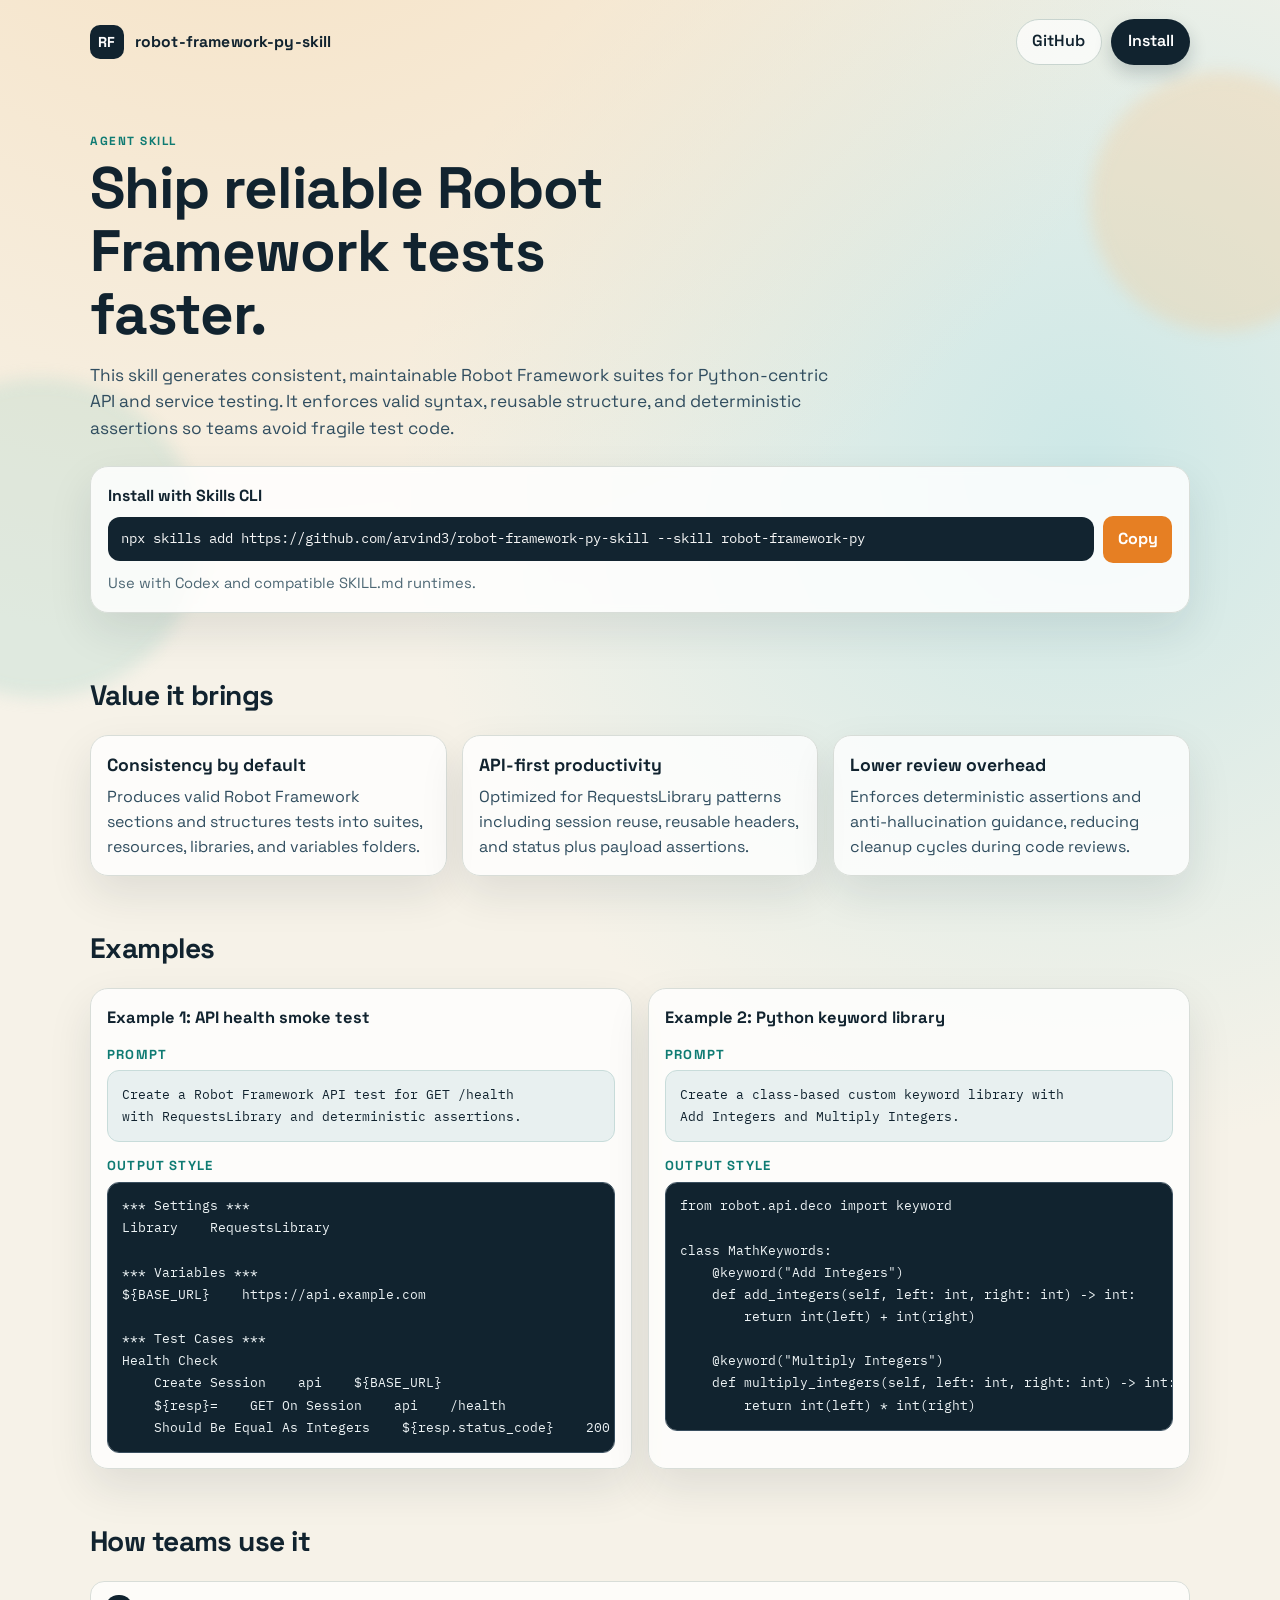
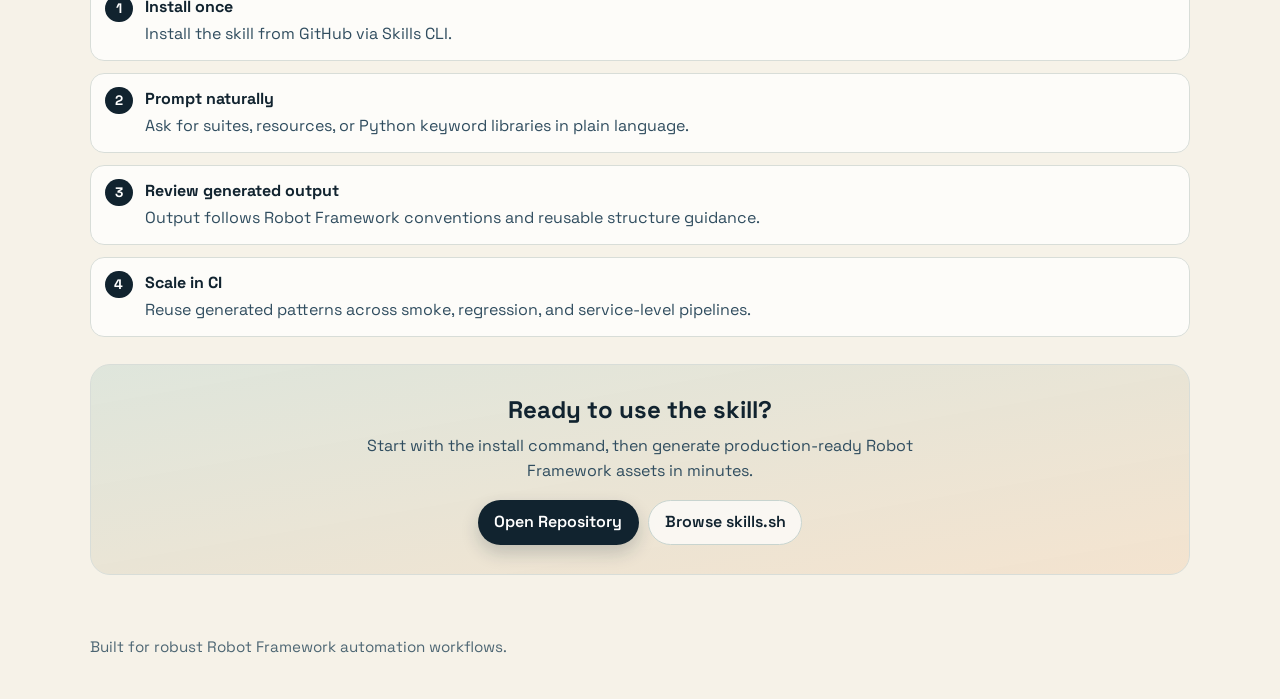
==== docs/index.html @ bebbd62c "feat(site): add GitHub Pages showcase for robot-framework-py skill" ====
<!doctype html>
<html lang="en">
<head>
  <meta charset="utf-8">
  <meta name="viewport" content="width=device-width, initial-scale=1">
  <title>Robot Framework Python Skill</title>
  <meta name="description" content="Professional Robot Framework (Python) skill for deterministic API and service-level test automation.">
  <link rel="preconnect" href="https://fonts.googleapis.com">
  <link rel="preconnect" href="https://fonts.gstatic.com" crossorigin>
  <link href="https://fonts.googleapis.com/css2?family=Space+Grotesk:wght@400;500;700&family=IBM+Plex+Mono:wght@400;500&display=swap" rel="stylesheet">
  <link rel="stylesheet" href="./styles.css">
</head>
<body>
  <div class="ambient-shape ambient-shape-a" aria-hidden="true"></div>
  <div class="ambient-shape ambient-shape-b" aria-hidden="true"></div>

  <header class="site-header container reveal">
    <a class="brand" href="https://github.com/arvind3/robot-framework-py-skill">
      <span class="brand-mark">RF</span>
      <span class="brand-text">robot-framework-py-skill</span>
    </a>
    <nav class="header-actions">
      <a class="button button-secondary" href="https://github.com/arvind3/robot-framework-py-skill">GitHub</a>
      <a class="button button-primary" href="#install">Install</a>
    </nav>
  </header>

  <main>
    <section class="hero container reveal">
      <p class="kicker">Agent Skill</p>
      <h1>Ship reliable Robot Framework tests faster.</h1>
      <p class="hero-copy">
        This skill generates consistent, maintainable Robot Framework suites for Python-centric API and service testing.
        It enforces valid syntax, reusable structure, and deterministic assertions so teams avoid fragile test code.
      </p>

      <div class="install-card" id="install">
        <p class="install-label">Install with Skills CLI</p>
        <div class="install-command" aria-label="Install command">
          <code id="installCommand">npx skills add https://github.com/arvind3/robot-framework-py-skill --skill robot-framework-py</code>
          <button id="copyInstallCommand" class="copy-button" type="button">Copy</button>
        </div>
        <p class="install-note">Use with Codex and compatible SKILL.md runtimes.</p>
      </div>
    </section>

    <section class="container value-section">
      <h2 class="section-title reveal">Value it brings</h2>
      <div class="grid-three">
        <article class="card reveal">
          <h3>Consistency by default</h3>
          <p>
            Produces valid Robot Framework sections and structures tests into suites, resources, libraries, and variables folders.
          </p>
        </article>
        <article class="card reveal">
          <h3>API-first productivity</h3>
          <p>
            Optimized for RequestsLibrary patterns including session reuse, reusable headers, and status plus payload assertions.
          </p>
        </article>
        <article class="card reveal">
          <h3>Lower review overhead</h3>
          <p>
            Enforces deterministic assertions and anti-hallucination guidance, reducing cleanup cycles during code reviews.
          </p>
        </article>
      </div>
    </section>

    <section class="container">
      <h2 class="section-title reveal">Examples</h2>
      <div class="examples-grid">
        <article class="example-card reveal">
          <p class="example-title">Example 1: API health smoke test</p>
          <p class="prompt-label">Prompt</p>
          <pre class="prompt-block"><code>Create a Robot Framework API test for GET /health
with RequestsLibrary and deterministic assertions.</code></pre>
          <p class="output-label">Output style</p>
          <pre class="code-block"><code>*** Settings ***
Library    RequestsLibrary

*** Variables ***
${BASE_URL}    https://api.example.com

*** Test Cases ***
Health Check
    Create Session    api    ${BASE_URL}
    ${resp}=    GET On Session    api    /health
    Should Be Equal As Integers    ${resp.status_code}    200</code></pre>
        </article>

        <article class="example-card reveal">
          <p class="example-title">Example 2: Python keyword library</p>
          <p class="prompt-label">Prompt</p>
          <pre class="prompt-block"><code>Create a class-based custom keyword library with
Add Integers and Multiply Integers.</code></pre>
          <p class="output-label">Output style</p>
          <pre class="code-block"><code>from robot.api.deco import keyword

class MathKeywords:
    @keyword("Add Integers")
    def add_integers(self, left: int, right: int) -&gt; int:
        return int(left) + int(right)

    @keyword("Multiply Integers")
    def multiply_integers(self, left: int, right: int) -&gt; int:
        return int(left) * int(right)</code></pre>
        </article>
      </div>
    </section>

    <section class="container workflow-section">
      <h2 class="section-title reveal">How teams use it</h2>
      <ol class="workflow-list">
        <li class="workflow-step reveal">
          <span class="step-number">1</span>
          <div>
            <h3>Install once</h3>
            <p>Install the skill from GitHub via Skills CLI.</p>
          </div>
        </li>
        <li class="workflow-step reveal">
          <span class="step-number">2</span>
          <div>
            <h3>Prompt naturally</h3>
            <p>Ask for suites, resources, or Python keyword libraries in plain language.</p>
          </div>
        </li>
        <li class="workflow-step reveal">
          <span class="step-number">3</span>
          <div>
            <h3>Review generated output</h3>
            <p>Output follows Robot Framework conventions and reusable structure guidance.</p>
          </div>
        </li>
        <li class="workflow-step reveal">
          <span class="step-number">4</span>
          <div>
            <h3>Scale in CI</h3>
            <p>Reuse generated patterns across smoke, regression, and service-level pipelines.</p>
          </div>
        </li>
      </ol>
    </section>

    <section class="container cta-section reveal">
      <h2>Ready to use the skill?</h2>
      <p>Start with the install command, then generate production-ready Robot Framework assets in minutes.</p>
      <div class="cta-actions">
        <a class="button button-primary" href="https://github.com/arvind3/robot-framework-py-skill">Open Repository</a>
        <a class="button button-secondary" href="https://skills.sh/">Browse skills.sh</a>
      </div>
    </section>
  </main>

  <footer class="site-footer container">
    <p>Built for robust Robot Framework automation workflows.</p>
  </footer>

  <script src="./site.js"></script>
</body>
</html>
---- docs/styles.css ----
:root {
  --bg: #f6f2e8;
  --ink: #11232f;
  --ink-soft: #304d5f;
  --surface: #ffffff;
  --accent: #0f7b73;
  --accent-2: #e67f23;
  --line: #d8ddd8;
  --shadow: 0 18px 44px rgba(17, 35, 47, 0.1);
  --radius: 18px;
  --container: 1100px;
}

* {
  box-sizing: border-box;
}

html,
body {
  margin: 0;
  padding: 0;
}

body {
  font-family: "Space Grotesk", "Segoe UI", sans-serif;
  color: var(--ink);
  background:
    radial-gradient(circle at 20% -15%, #f6dfbe 0%, transparent 35%),
    radial-gradient(circle at 85% 20%, #cde8e7 0%, transparent 32%),
    var(--bg);
  line-height: 1.55;
  position: relative;
  overflow-x: hidden;
}

.ambient-shape {
  position: fixed;
  z-index: -1;
  border-radius: 999px;
  filter: blur(8px);
  opacity: 0.3;
}

.ambient-shape-a {
  width: 320px;
  height: 320px;
  left: -120px;
  top: 42%;
  background: #a9d4c9;
}

.ambient-shape-b {
  width: 260px;
  height: 260px;
  right: -70px;
  top: 8%;
  background: #f7c78f;
}

.container {
  width: min(var(--container), calc(100% - 2.2rem));
  margin: 0 auto;
}

.site-header {
  display: flex;
  align-items: center;
  justify-content: space-between;
  padding: 1.2rem 0;
}

.brand {
  text-decoration: none;
  display: inline-flex;
  align-items: center;
  gap: 0.7rem;
  color: var(--ink);
}

.brand-mark {
  width: 2.1rem;
  height: 2.1rem;
  border-radius: 10px;
  display: grid;
  place-items: center;
  background: var(--ink);
  color: #fff;
  font-size: 0.9rem;
  font-weight: 700;
  letter-spacing: 0.05em;
}

.brand-text {
  font-weight: 700;
  font-size: 0.98rem;
  letter-spacing: 0.01em;
}

.header-actions {
  display: inline-flex;
  gap: 0.6rem;
}

.button {
  border-radius: 999px;
  text-decoration: none;
  font-weight: 600;
  padding: 0.58rem 0.96rem;
  border: 1px solid transparent;
  transition: transform 180ms ease, box-shadow 180ms ease, background 180ms ease;
}

.button:hover {
  transform: translateY(-1px);
}

.button-primary {
  background: var(--ink);
  color: #fff;
  box-shadow: 0 8px 18px rgba(17, 35, 47, 0.2);
}

.button-primary:hover {
  box-shadow: 0 12px 20px rgba(17, 35, 47, 0.24);
}

.button-secondary {
  background: rgba(255, 255, 255, 0.7);
  border-color: #c8d4cf;
  color: var(--ink);
}

.hero {
  padding: 3rem 0 1rem;
}

.kicker {
  margin: 0;
  color: var(--accent);
  font-weight: 700;
  letter-spacing: 0.13em;
  text-transform: uppercase;
  font-size: 0.74rem;
}

h1 {
  font-size: clamp(2rem, 4.6vw, 3.65rem);
  letter-spacing: -0.02em;
  line-height: 1.08;
  margin: 0.45rem 0 0.95rem;
  max-width: 15ch;
}

.hero-copy {
  margin: 0;
  max-width: 68ch;
  color: var(--ink-soft);
  font-size: 1.08rem;
}

.install-card {
  margin-top: 1.5rem;
  border: 1px solid var(--line);
  background: rgba(255, 255, 255, 0.82);
  backdrop-filter: blur(5px);
  padding: 1.05rem;
  border-radius: var(--radius);
  box-shadow: var(--shadow);
}

.install-label {
  margin: 0 0 0.46rem;
  font-weight: 700;
}

.install-command {
  display: grid;
  grid-template-columns: 1fr auto;
  gap: 0.6rem;
  align-items: center;
}

.install-command code {
  font-family: "IBM Plex Mono", "Courier New", monospace;
  background: #122430;
  color: #f5f6f6;
  padding: 0.7rem 0.85rem;
  border-radius: 12px;
  font-size: 0.88rem;
  word-break: break-word;
}

.copy-button {
  border: 0;
  border-radius: 10px;
  padding: 0.68rem 0.9rem;
  font: inherit;
  font-weight: 700;
  background: var(--accent-2);
  color: #fff;
  cursor: pointer;
  transition: transform 180ms ease, filter 180ms ease;
}

.copy-button:hover {
  transform: translateY(-1px);
  filter: brightness(0.95);
}

.install-note {
  margin: 0.6rem 0 0;
  color: #4d6774;
  font-size: 0.92rem;
}

main section {
  padding: 2.8rem 0 0.4rem;
}

.section-title {
  margin: 0 0 1.1rem;
  font-size: clamp(1.52rem, 2.2vw, 2rem);
  letter-spacing: -0.02em;
}

.grid-three {
  display: grid;
  grid-template-columns: repeat(3, minmax(0, 1fr));
  gap: 0.92rem;
}

.card,
.example-card {
  border: 1px solid var(--line);
  background: rgba(255, 255, 255, 0.77);
  border-radius: var(--radius);
  box-shadow: var(--shadow);
  padding: 1rem 1rem 0.95rem;
}

.card h3 {
  margin: 0 0 0.4rem;
  font-size: 1.1rem;
}

.card p {
  margin: 0;
  color: var(--ink-soft);
}

.examples-grid {
  display: grid;
  grid-template-columns: repeat(2, minmax(0, 1fr));
  gap: 1rem;
}

.example-title {
  margin: 0;
  font-size: 1.03rem;
  font-weight: 700;
}

.prompt-label,
.output-label {
  margin: 0.86rem 0 0.33rem;
  font-size: 0.82rem;
  letter-spacing: 0.09em;
  text-transform: uppercase;
  color: var(--accent);
  font-weight: 700;
}

.prompt-block,
.code-block {
  margin: 0;
  border-radius: 12px;
  padding: 0.8rem 0.85rem;
  overflow-x: auto;
}

.prompt-block {
  background: #e8f0f0;
  border: 1px solid #c8dcda;
}

.code-block {
  background: #11232f;
  color: #edf3f5;
  border: 1px solid #3a4f5f;
}

.prompt-block code,
.code-block code {
  font-family: "IBM Plex Mono", "Courier New", monospace;
  font-size: 0.84rem;
  white-space: pre;
}

.workflow-list {
  list-style: none;
  margin: 0;
  padding: 0;
  display: grid;
  gap: 0.78rem;
}

.workflow-step {
  display: grid;
  grid-template-columns: auto 1fr;
  gap: 0.8rem;
  align-items: start;
  border: 1px solid var(--line);
  border-radius: 14px;
  padding: 0.8rem 0.9rem;
  background: rgba(255, 255, 255, 0.75);
}

.step-number {
  width: 1.7rem;
  height: 1.7rem;
  border-radius: 50%;
  background: var(--ink);
  color: #fff;
  font-weight: 700;
  display: grid;
  place-items: center;
  font-size: 0.86rem;
}

.workflow-step h3 {
  margin: 0 0 0.15rem;
  font-size: 1rem;
}

.workflow-step p {
  margin: 0;
  color: var(--ink-soft);
}

.cta-section {
  text-align: center;
  border: 1px solid var(--line);
  border-radius: 20px;
  margin-top: 1.3rem;
  padding: 1.6rem 1rem 1.8rem;
  background: linear-gradient(170deg, rgba(15, 123, 115, 0.1), rgba(230, 127, 35, 0.12));
}

.cta-section h2 {
  margin: 0 0 0.4rem;
}

.cta-section p {
  margin: 0 auto;
  color: var(--ink-soft);
  max-width: 62ch;
}

.cta-actions {
  margin-top: 1rem;
  display: inline-flex;
  gap: 0.6rem;
}

.site-footer {
  padding: 2.8rem 0 2.4rem;
  color: #4d6673;
  font-size: 0.95rem;
}

.reveal {
  opacity: 0;
  transform: translateY(16px);
  transition: opacity 580ms ease, transform 580ms cubic-bezier(0.16, 1, 0.3, 1);
}

.reveal.in-view {
  opacity: 1;
  transform: translateY(0);
}

@media (max-width: 930px) {
  .grid-three,
  .examples-grid {
    grid-template-columns: 1fr;
  }

  .site-header {
    flex-direction: column;
    align-items: flex-start;
    gap: 0.7rem;
  }
}

@media (max-width: 660px) {
  .install-command {
    grid-template-columns: 1fr;
  }

  .copy-button {
    width: 100%;
  }

  .cta-actions {
    width: 100%;
    display: grid;
  }

  .cta-actions .button {
    width: 100%;
  }
}
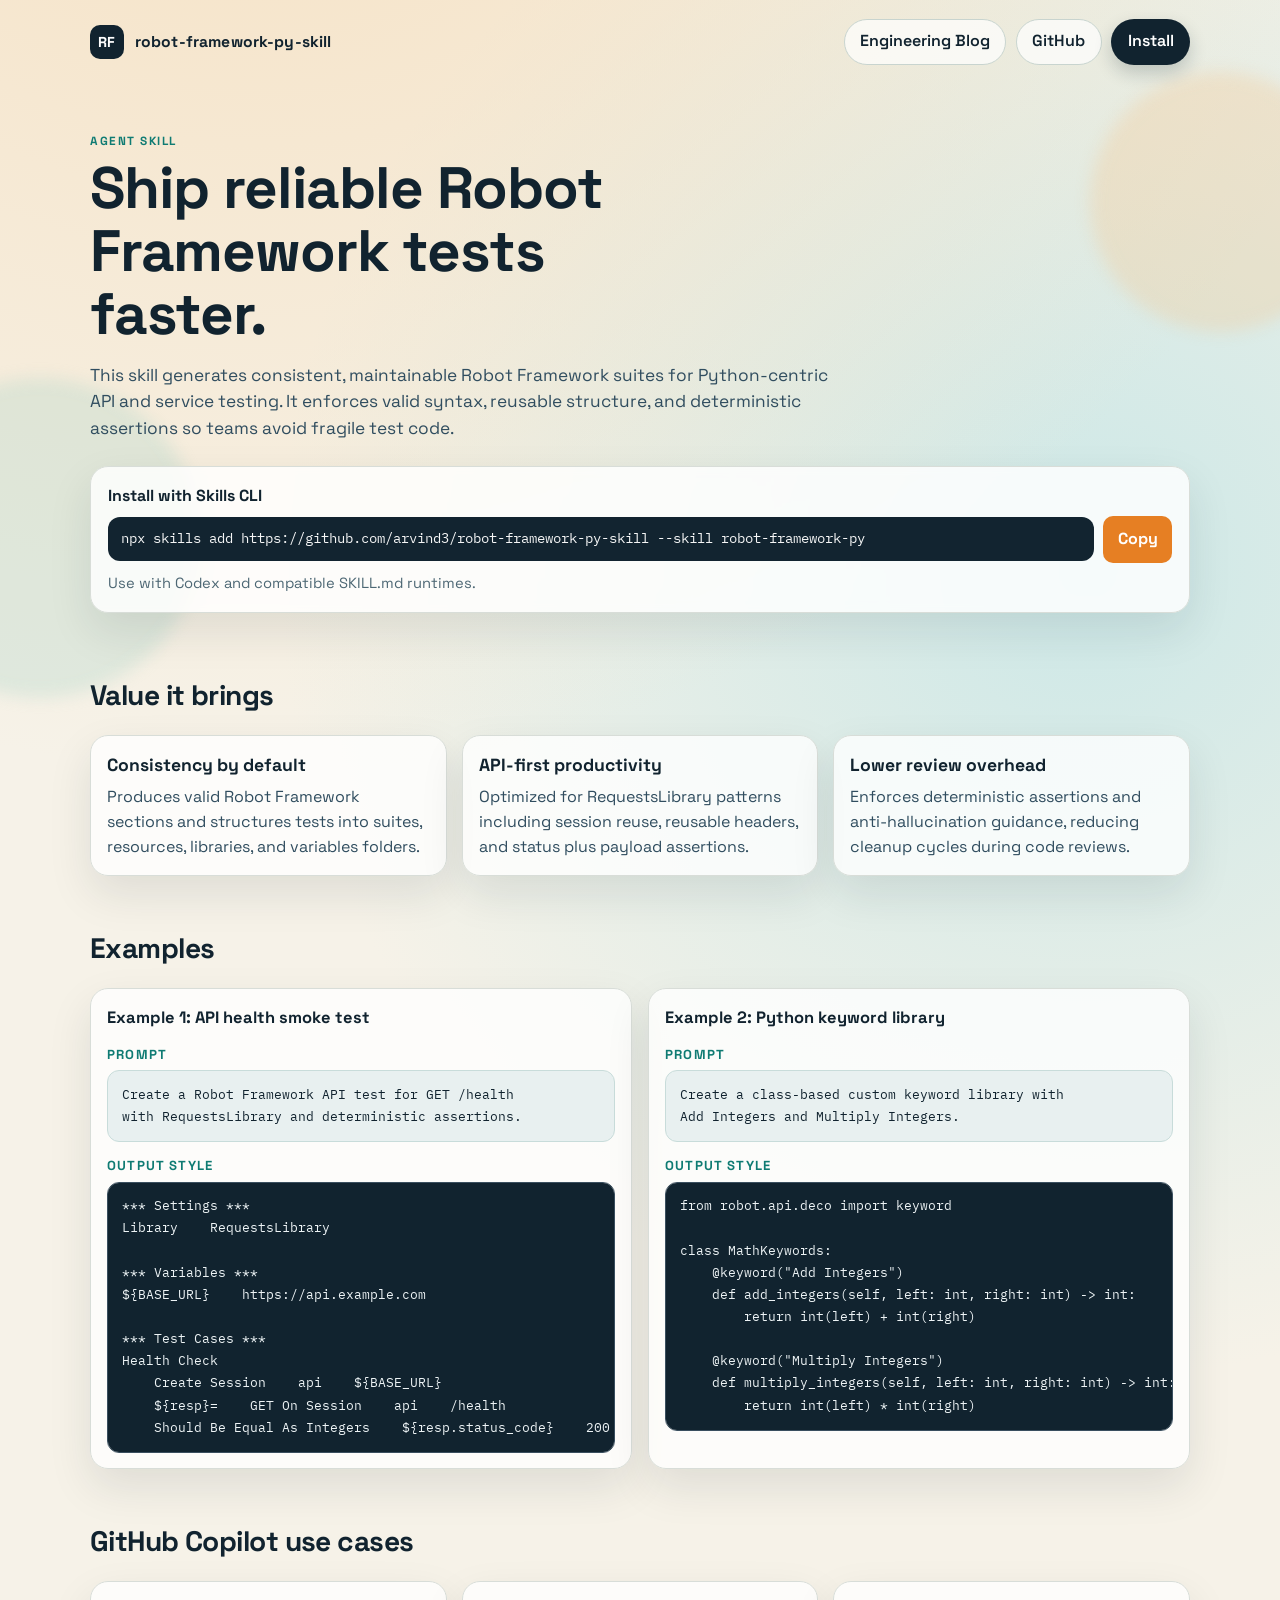
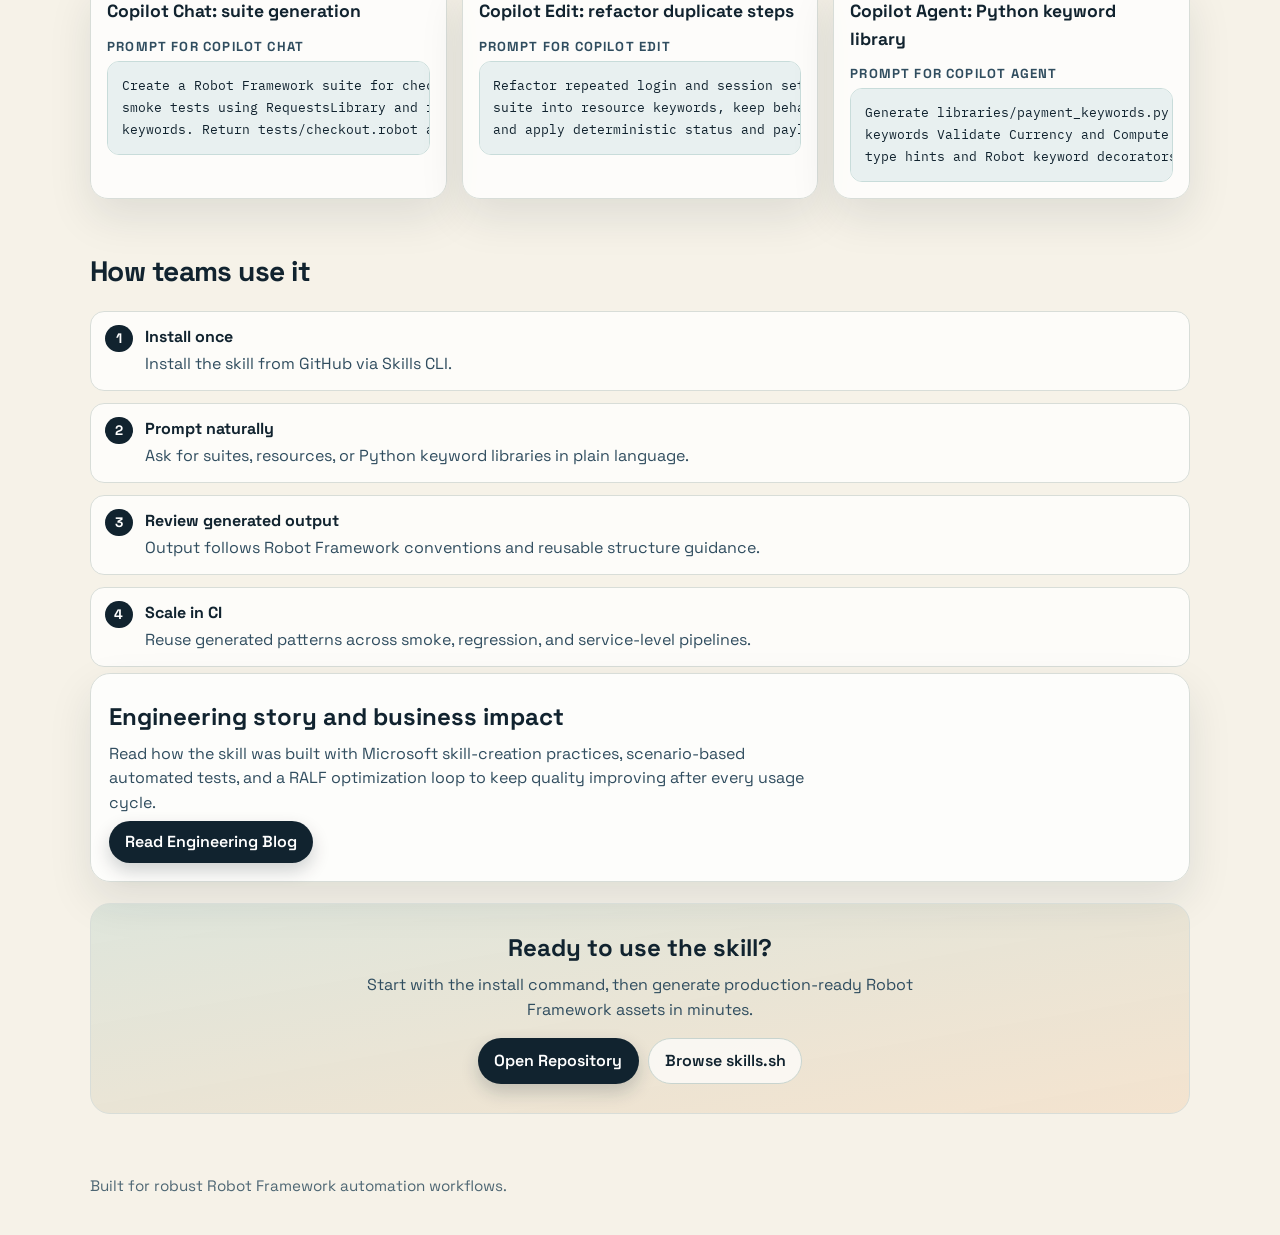
==== commit 25f49d64: "feat(site): add copilot showcase examples and engineering blog" ====
--- a/docs/index.html
+++ b/docs/index.html
@@ -20,6 +20,7 @@
       <span class="brand-text">robot-framework-py-skill</span>
     </a>
     <nav class="header-actions">
+      <a class="button button-secondary" href="./engineering-blog.html">Engineering Blog</a>
       <a class="button button-secondary" href="https://github.com/arvind3/robot-framework-py-skill">GitHub</a>
       <a class="button button-primary" href="#install">Install</a>
     </nav>
@@ -110,6 +111,33 @@
       </div>
     </section>
 
+    <section class="container copilot-section">
+      <h2 class="section-title reveal">GitHub Copilot use cases</h2>
+      <div class="grid-three">
+        <article class="card reveal">
+          <h3>Copilot Chat: suite generation</h3>
+          <p class="prompt-label">Prompt for Copilot Chat</p>
+          <pre class="prompt-block"><code>Create a Robot Framework suite for checkout API
+smoke tests using RequestsLibrary and reusable resource
+keywords. Return tests/checkout.robot and resources/common.resource.</code></pre>
+        </article>
+        <article class="card reveal">
+          <h3>Copilot Edit: refactor duplicate steps</h3>
+          <p class="prompt-label">Prompt for Copilot Edit</p>
+          <pre class="prompt-block"><code>Refactor repeated login and session setup steps in this
+suite into resource keywords, keep behavior identical,
+and apply deterministic status and payload assertions.</code></pre>
+        </article>
+        <article class="card reveal">
+          <h3>Copilot Agent: Python keyword library</h3>
+          <p class="prompt-label">Prompt for Copilot Agent</p>
+          <pre class="prompt-block"><code>Generate libraries/payment_keywords.py with module-level
+keywords Validate Currency and Compute Tax, including
+type hints and Robot keyword decorators.</code></pre>
+        </article>
+      </div>
+    </section>
+
     <section class="container workflow-section">
       <h2 class="section-title reveal">How teams use it</h2>
       <ol class="workflow-list">
@@ -142,6 +170,15 @@
           </div>
         </li>
       </ol>
+    </section>
+
+    <section class="container blog-highlight reveal">
+      <h2>Engineering story and business impact</h2>
+      <p>
+        Read how the skill was built with Microsoft skill-creation practices, scenario-based automated tests,
+        and a RALF optimization loop to keep quality improving after every usage cycle.
+      </p>
+      <a class="button button-primary" href="./engineering-blog.html">Read Engineering Blog</a>
     </section>
 
     <section class="container cta-section reveal">
--- a/docs/styles.css
+++ b/docs/styles.css
@@ -248,6 +248,14 @@
   color: var(--ink-soft);
 }
 
+.card .prompt-label {
+  margin-top: 0.7rem;
+}
+
+.card .prompt-block {
+  margin-top: 0.25rem;
+}
+
 .examples-grid {
   display: grid;
   grid-template-columns: repeat(2, minmax(0, 1fr));
@@ -337,6 +345,104 @@
   color: var(--ink-soft);
 }
 
+.blog-highlight {
+  border: 1px solid var(--line);
+  border-radius: 20px;
+  background: rgba(255, 255, 255, 0.8);
+  padding: 1.5rem 1.1rem 1.6rem;
+  box-shadow: var(--shadow);
+}
+
+.blog-highlight h2 {
+  margin: 0 0 0.4rem;
+}
+
+.blog-highlight p {
+  margin: 0 0 0.9rem;
+  color: var(--ink-soft);
+  max-width: 72ch;
+}
+
+.article-shell {
+  padding-top: 2.4rem;
+}
+
+.article-shell h1 {
+  max-width: 20ch;
+}
+
+.article-section {
+  margin-top: 1.6rem;
+  border: 1px solid var(--line);
+  border-radius: var(--radius);
+  padding: 1rem;
+  background: rgba(255, 255, 255, 0.78);
+  box-shadow: var(--shadow);
+}
+
+.article-section h2 {
+  margin: 0 0 0.45rem;
+  font-size: clamp(1.3rem, 2vw, 1.65rem);
+}
+
+.article-section p {
+  margin: 0.1rem 0 0;
+  color: var(--ink-soft);
+}
+
+.article-list {
+  margin: 0.65rem 0 0;
+  padding-left: 1.2rem;
+}
+
+.article-list li {
+  margin: 0.35rem 0;
+  color: var(--ink-soft);
+}
+
+.ralf-grid {
+  margin-top: 0.7rem;
+  display: grid;
+  grid-template-columns: repeat(2, minmax(0, 1fr));
+  gap: 0.75rem;
+}
+
+.ralf-card {
+  border: 1px solid #bfd0cc;
+  border-radius: 12px;
+  padding: 0.7rem;
+  background: #f2f8f7;
+}
+
+.ralf-title {
+  margin: 0;
+  font-weight: 700;
+  color: #0e5d57;
+}
+
+.impact-grid {
+  margin-top: 0.75rem;
+  display: grid;
+  grid-template-columns: repeat(2, minmax(0, 1fr));
+  gap: 0.75rem;
+}
+
+.impact-card {
+  border: 1px solid #d2d8d1;
+  border-radius: 12px;
+  background: #fff;
+  padding: 0.75rem;
+}
+
+.impact-card h3 {
+  margin: 0 0 0.2rem;
+  font-size: 1.02rem;
+}
+
+.impact-card p {
+  margin: 0;
+}
+
 .cta-section {
   text-align: center;
   border: 1px solid var(--line);
@@ -385,6 +491,11 @@
     grid-template-columns: 1fr;
   }
 
+  .ralf-grid,
+  .impact-grid {
+    grid-template-columns: 1fr;
+  }
+
   .site-header {
     flex-direction: column;
     align-items: flex-start;
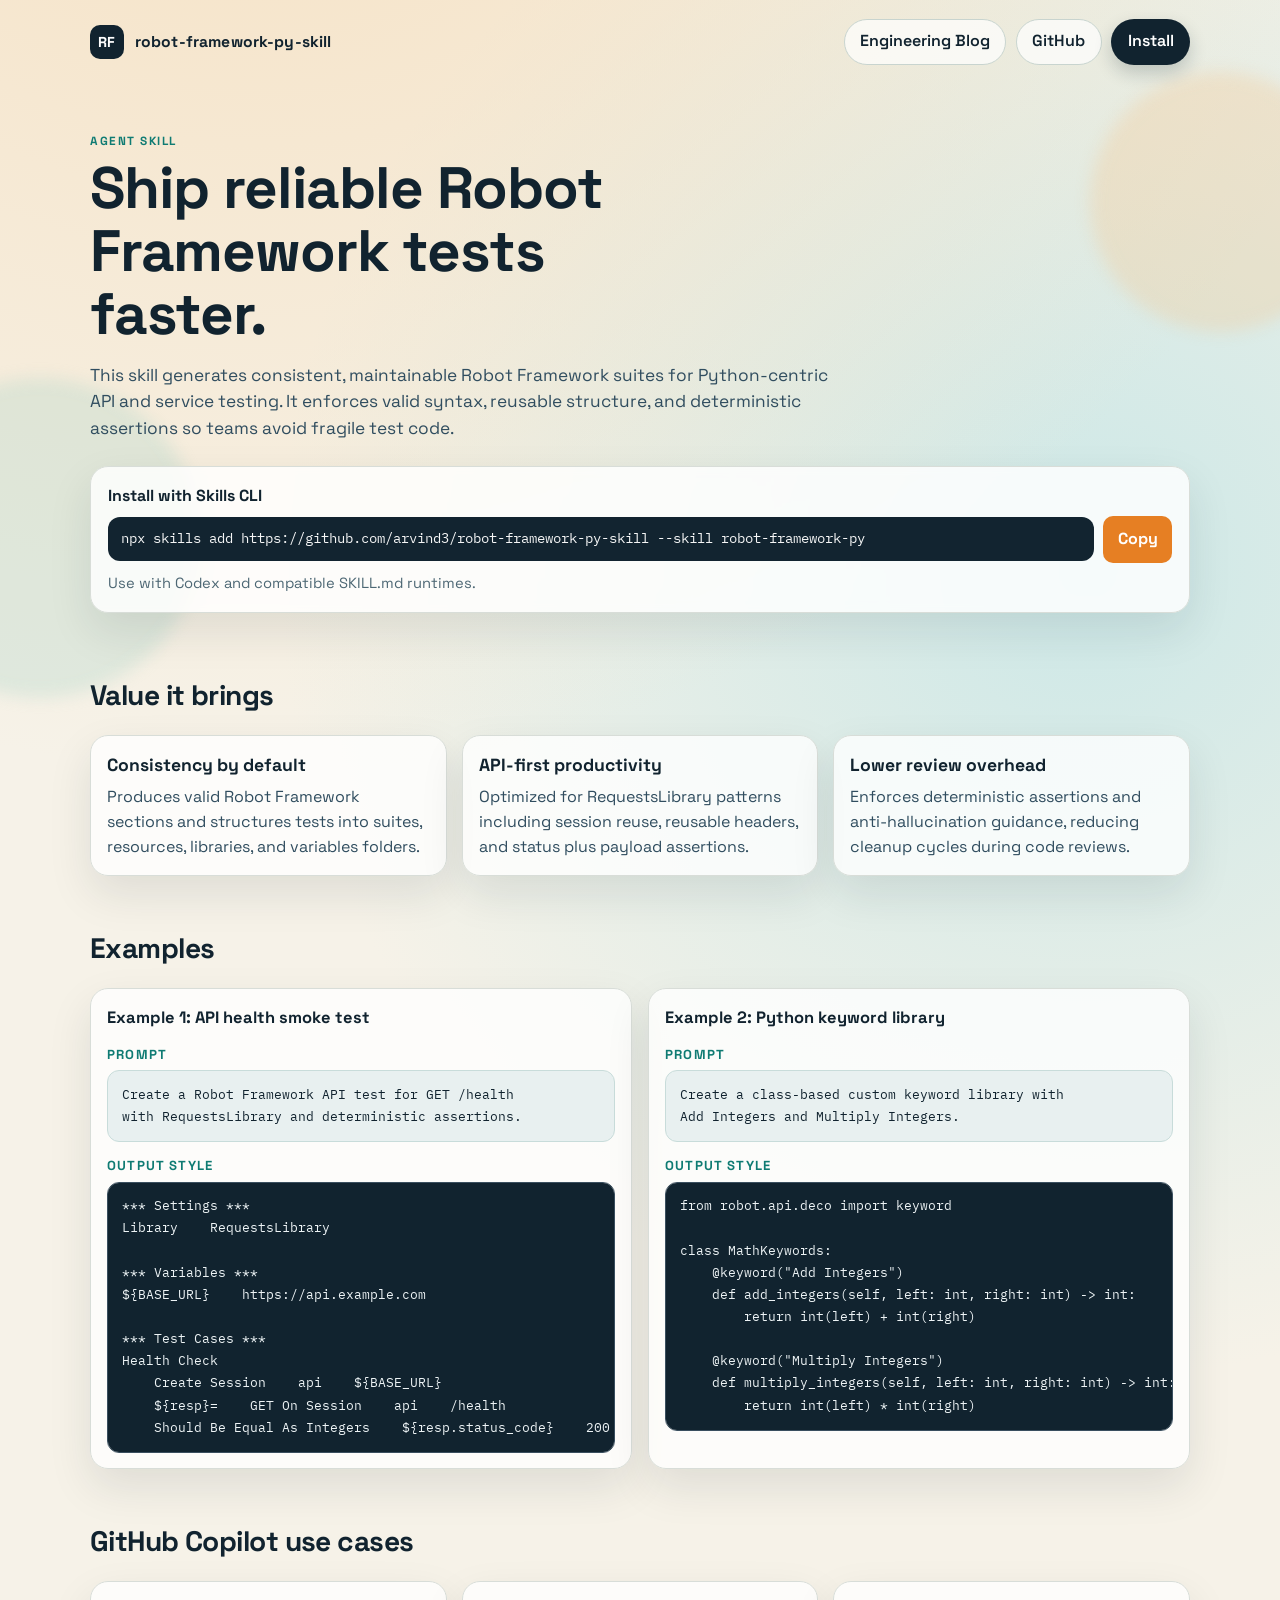
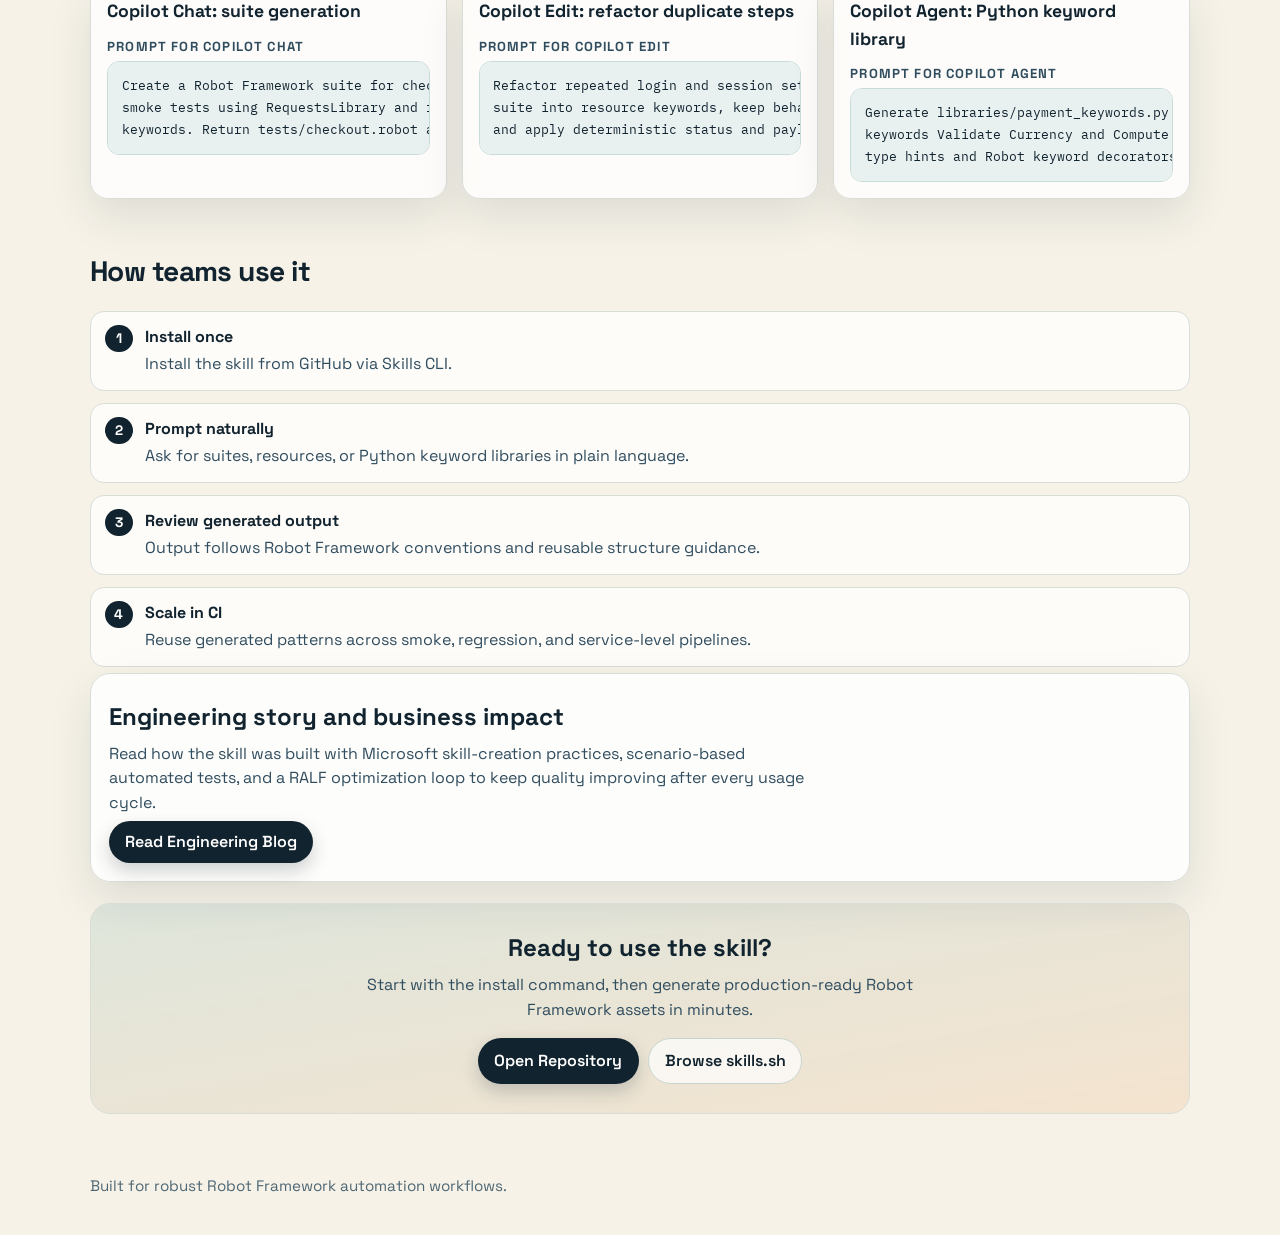
==== commit 40c070a0: "chore: Add analytics tracking [brand-analytics-automation]" ====
--- a/docs/index.html
+++ b/docs/index.html
@@ -1,6 +1,21 @@
 <!doctype html>
 <html lang="en">
 <head>
+<!-- Google tag (gtag.js) -->
+<script async src="https://www.googletagmanager.com/gtag/js?id=G-TGC17M8DH9"></script>
+<script>
+  window.dataLayer = window.dataLayer || [];
+  function gtag(){dataLayer.push(arguments);}
+  gtag('js', new Date());
+  gtag('config', 'G-TGC17M8DH9');
+</script>
+<!-- Google Tag Manager -->
+<script>(function(w,d,s,l,i){w[l]=w[l]||[];w[l].push({'gtm.start':
+new Date().getTime(),event:'gtm.js'});var f=d.getElementsByTagName(s)[0],
+j=d.createElement(s),dl=l!='dataLayer'?'&l='+l:'';j.async=true;j.src=
+'https://www.googletagmanager.com/gtm.js?id='+i+dl;j.setAttributeNode(d.createAttribute('cross-origin'));f.parentNode.insertBefore(j,f);
+})(window,document,'script','dataLayer','GTM-MKBT6R73');</script>
+<!-- End Google Tag Manager -->
   <meta charset="utf-8">
   <meta name="viewport" content="width=device-width, initial-scale=1">
   <title>Robot Framework Python Skill</title>
@@ -11,6 +26,10 @@
   <link rel="stylesheet" href="./styles.css">
 </head>
 <body>
+<!-- Google Tag Manager (noscript) -->
+<noscript><iframe src="https://www.googletagmanager.com/ns.html?id=GTM-MKBT6R73"
+height="0" width="0" style="display:none;visibility:hidden"></iframe></noscript>
+<!-- End Google Tag Manager (noscript) -->
   <div class="ambient-shape ambient-shape-a" aria-hidden="true"></div>
   <div class="ambient-shape ambient-shape-b" aria-hidden="true"></div>
 
